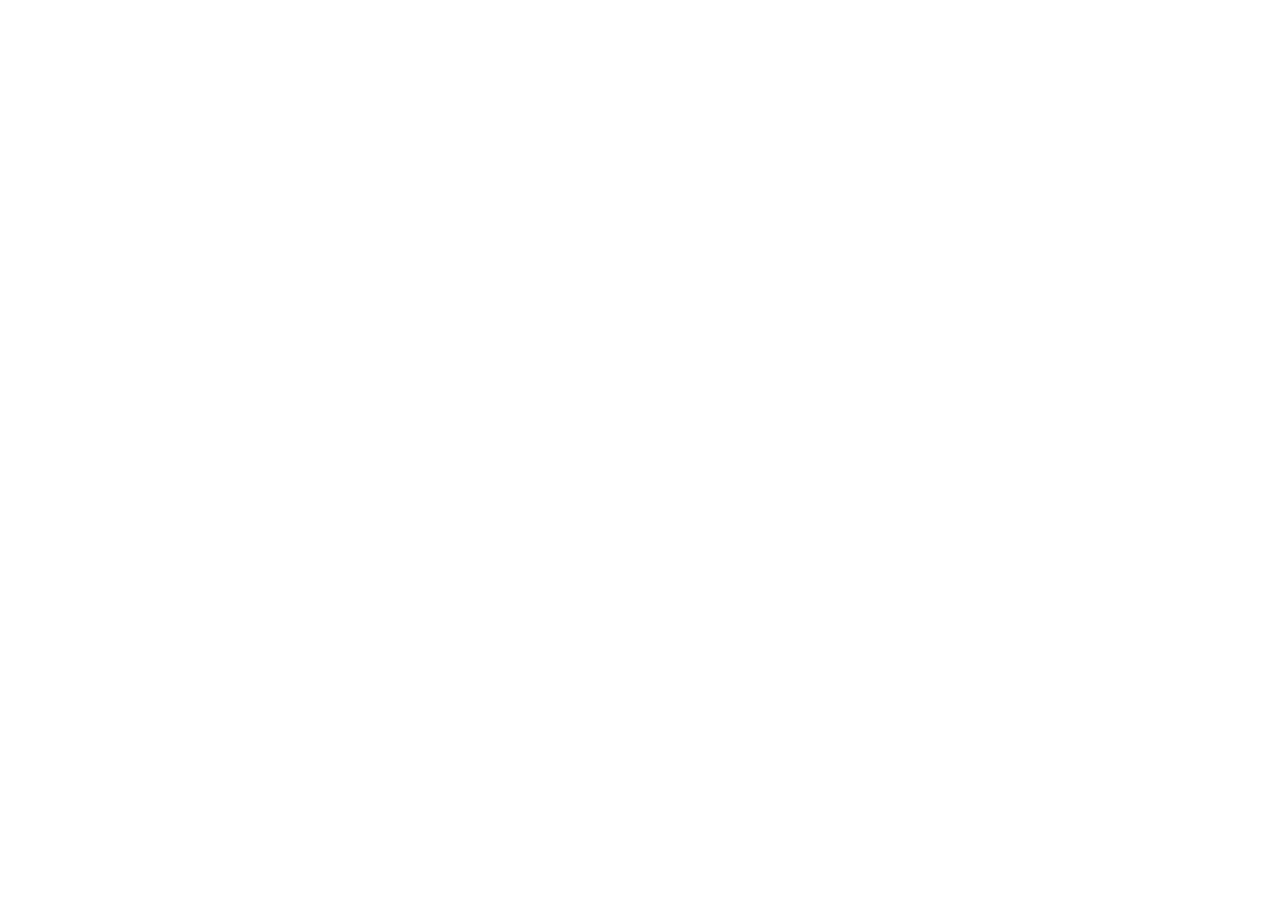
==== index.html @ 6f2eb6a2 "add dependency files" ====
<!DOCTYPE html>
<html lang="en">
<head>
    <meta charset="UTF-8">
    <meta name="viewport" content="width=device-width, initial-scale=1.0">
    <title>Document</title>
    <link rel="stylesheet" href="src/style/style.css">
</head>
<body>
    
    <script src="script.js"></script>
</body>
</html>
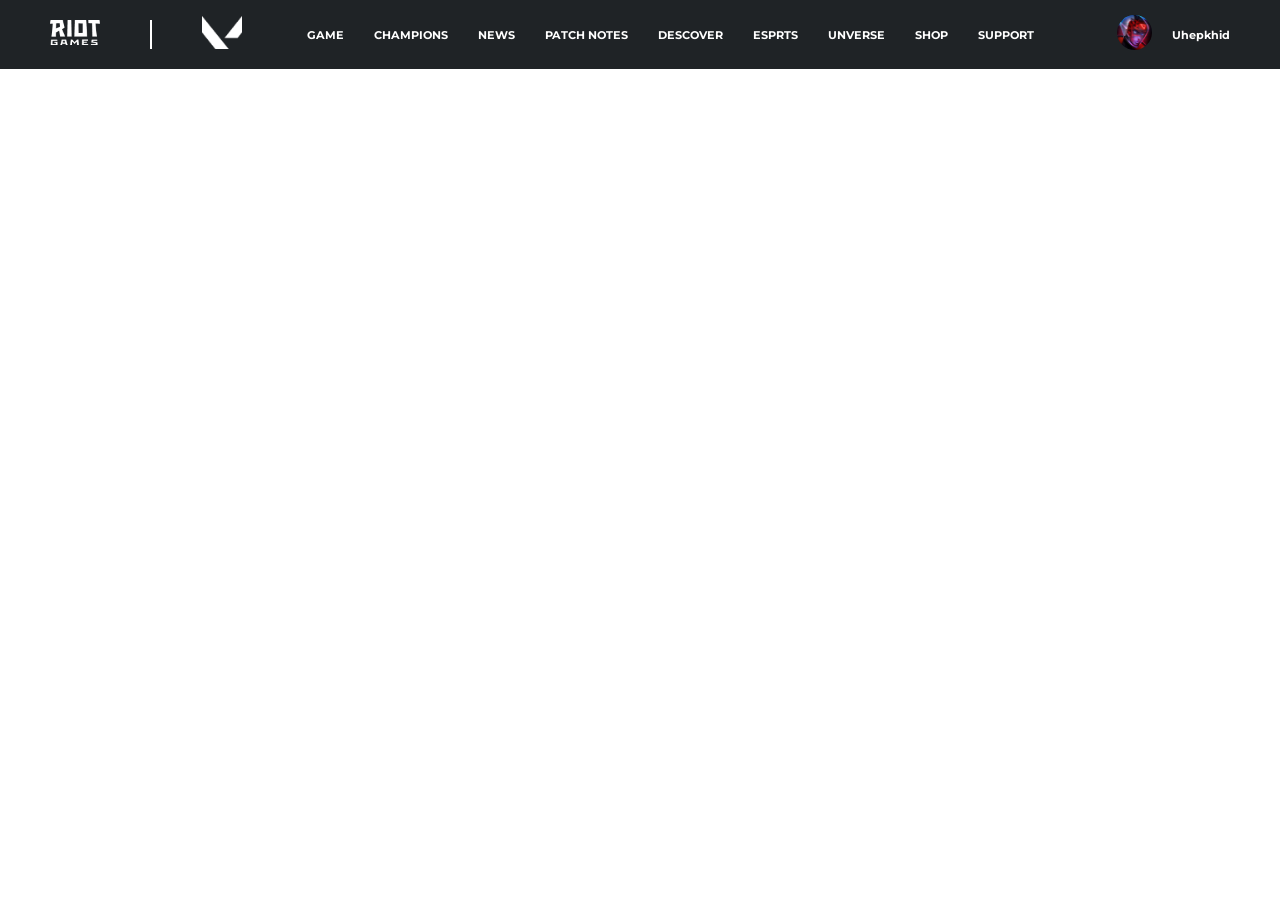
==== commit 68b1d3f5: "header created" ====
--- a/index.html
+++ b/index.html
@@ -7,7 +7,40 @@
     <link rel="stylesheet" href="src/style/style.css">
 </head>
 <body>
-    
+    <header class="header">
+        <!-- two header logo -->
+        <div class="logo-wrapper">
+            <div class="riot-wrapper">
+                <img src="./assets/img/icons/riot games.png" alt="riot game" class="logo">
+            </div>
+            <div class="valorant-wrapper">
+                <img src="./assets/img/icons/logo.png" alt="valorant-logo" class="logo">
+            </div>
+        </div>
+        <!-- navbar -->
+        <nav class="header-navbar">
+            <ul class="navbar">
+                <li>game</li>
+                <li>champions</li>
+                <li>news</li>
+                <li>patch notes</li>
+                <li>descover</li>
+                <li>esprts</li>
+                <li>unverse</li>
+                <li>shop</li>
+                <li>support</li>
+            </ul>
+        </nav>
+        <!-- user profile -->
+         <div class="user-profile-wrapper">
+            <div class="user-avatar-wrapper">
+                <img class="avatar" src="./assets/img/avatar/akali.png" alt="">
+            </div>
+            <div class="user-name-wrapper">
+                <p class="user-name">uhepkhid</p>
+            </div>
+         </div>
+    </header>
     <script src="script.js"></script>
 </body>
 </html>
--- a/src/style/style.css
+++ b/src/style/style.css
@@ -0,0 +1,106 @@
+:root{
+    --header-bg-color : #1F2326;
+    --description-color : #1F2326;
+    --white : #fff;
+    --black : #000;   
+    --red-color : #FF4656;
+    --gray-color : #C4C4C4;
+}
+
+* ,
+*::before , 
+*::after{
+    padding: 0;
+    margin: 0;
+    box-sizing: border-box;
+    text-decoration: none;
+    list-style-type: none;
+}
+
+@font-face {
+    font-family: 'Montserrat-Bold';
+    src: url(../../assets/fonts/Montserrat-Bold.ttf);
+}
+@font-face {
+    font-family: 'Montserrat-Medium';
+    src: url(../../assets/fonts/Montserrat-Medium.ttf);
+}
+@font-face {
+    font-family: 'Montserrat-Regular';
+    src: url(../../assets/fonts/Montserrat-Regular.ttf);
+}
+@font-face {
+    font-family: 'Montserrat-Light';
+    src: url(../../assets/fonts/Montserrat-Light.ttf);
+}
+body{
+    font-family: 'Montserrat-Regular';
+    width: 100%;
+    /* overflow-x: hidden; */
+}
+/* header area */
+.header{
+    background: var(--header-bg-color);
+    display: flex;
+    align-items: center;
+    padding: 15px 50px;
+}
+/* logo wrappers */
+.logo-wrapper{
+    display: flex;
+    align-items: center;
+}
+.logo{
+    width: 40px;
+    cursor: pointer;
+}
+.riot-wrapper{
+    padding-right: 50px;
+    border-right: 2px solid var(--white);
+}
+.riot-wrapper > img{
+    width: 50px !important;
+}
+.valorant-wrapper{
+    padding-left: 50px;
+    margin-right: 50px;
+}
+/* navbar */
+.navbar{
+    display: flex;
+    align-items: center;
+}
+li{
+    text-transform: uppercase;
+    color: var(--white);
+    font-family: 'Montserrat-Bold';
+    font-size: .7rem;
+    margin: 0px 15px;
+    transition: color .2s ease-out;
+    cursor: pointer;
+}
+li:hover{
+    color: var(--red-color);
+}
+/* user profile wrapper */
+.user-profile-wrapper{
+    display: flex;
+    align-items: center;
+    margin-left: auto;
+}
+.user-name{
+    color: var(--white);
+    font-family: 'Montserrat-Bold';
+    text-transform: capitalize;
+    margin-left: 20px;
+    transition: color .2s ease-out;
+    cursor: pointer;
+    font-size: .7rem;
+}
+.avatar{
+    border-radius: 50%;
+    width: 35px ;
+}
+.user-name:hover{
+    color: var(--red-color);
+}
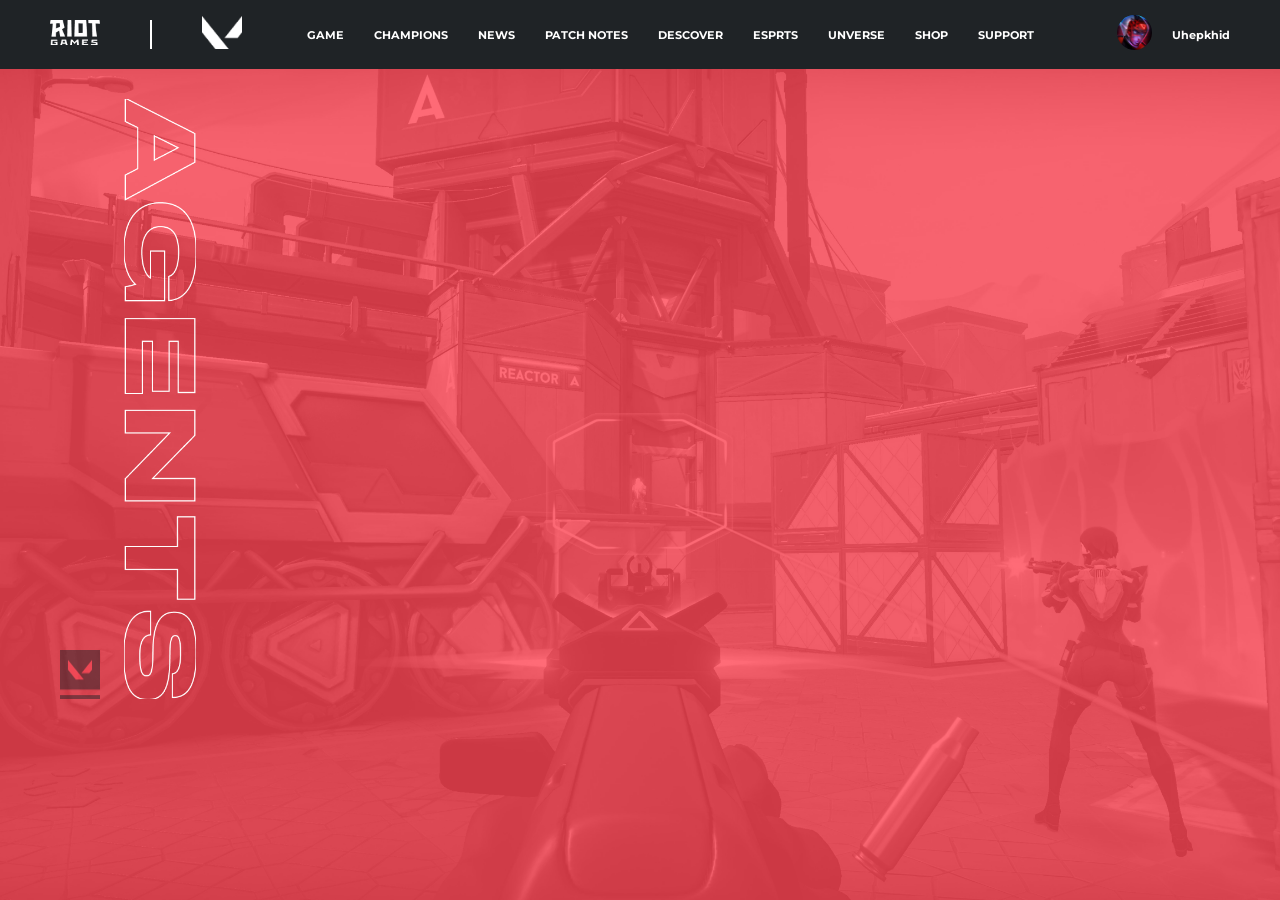
==== commit 458c29be: "working on agents section" ====
--- a/index.html
+++ b/index.html
@@ -1,12 +1,15 @@
 <!DOCTYPE html>
 <html lang="en">
+
 <head>
     <meta charset="UTF-8">
     <meta name="viewport" content="width=device-width, initial-scale=1.0">
     <title>Document</title>
     <link rel="stylesheet" href="src/style/style.css">
 </head>
+
 <body>
+    <!-- header -->
     <header class="header">
         <!-- two header logo -->
         <div class="logo-wrapper">
@@ -32,15 +35,27 @@
             </ul>
         </nav>
         <!-- user profile -->
-         <div class="user-profile-wrapper">
+        <div class="user-profile-wrapper">
             <div class="user-avatar-wrapper">
                 <img class="avatar" src="./assets/img/avatar/akali.png" alt="">
             </div>
             <div class="user-name-wrapper">
                 <p class="user-name">uhepkhid</p>
             </div>
-         </div>
+        </div>
     </header>
-    <script src="script.js"></script>
+    <!-- main -->
+    <main>
+        <section id="hero" class="hero-section">
+            <section class="slider-wrapper">
+                <div class="intro-slides slide">
+                    <img class="logo-agents" width="40px" src="./assets/img/icons/logo-2.png" alt="">
+                    <img height="600px" src="./assets/img/icons/AGENTS.png" alt="">
+                </div>
+                <div class="slide"></div>
+            </section>
+        </section>
+    </main>
+    <script src="./src/js/script.js"></script>
 </body>
 </html>
--- a/src/style/style.css
+++ b/src/style/style.css
@@ -103,4 +103,24 @@
 }
 .user-name:hover{
     color: var(--red-color);
+}
+/* *********************** */
+/* main */
+/* *********************** */
+/* hero-section */
+.hero-section{
+    /* height: 90vh; */
+    background-image: url(../../assets/img/background-img/background.png) , linear-gradient(var(--red-color) , var(--red-color));
+    background-position: center;
+    background-repeat: no-repeat;
+    background-size: cover;
+
+}
+/* slider */
+.slider-wrapper{
+    padding: 30px 0px 30px 20px;
+}
+.logo-agents{
+    margin-left: 40px;
+    margin-right: 20px;
 }
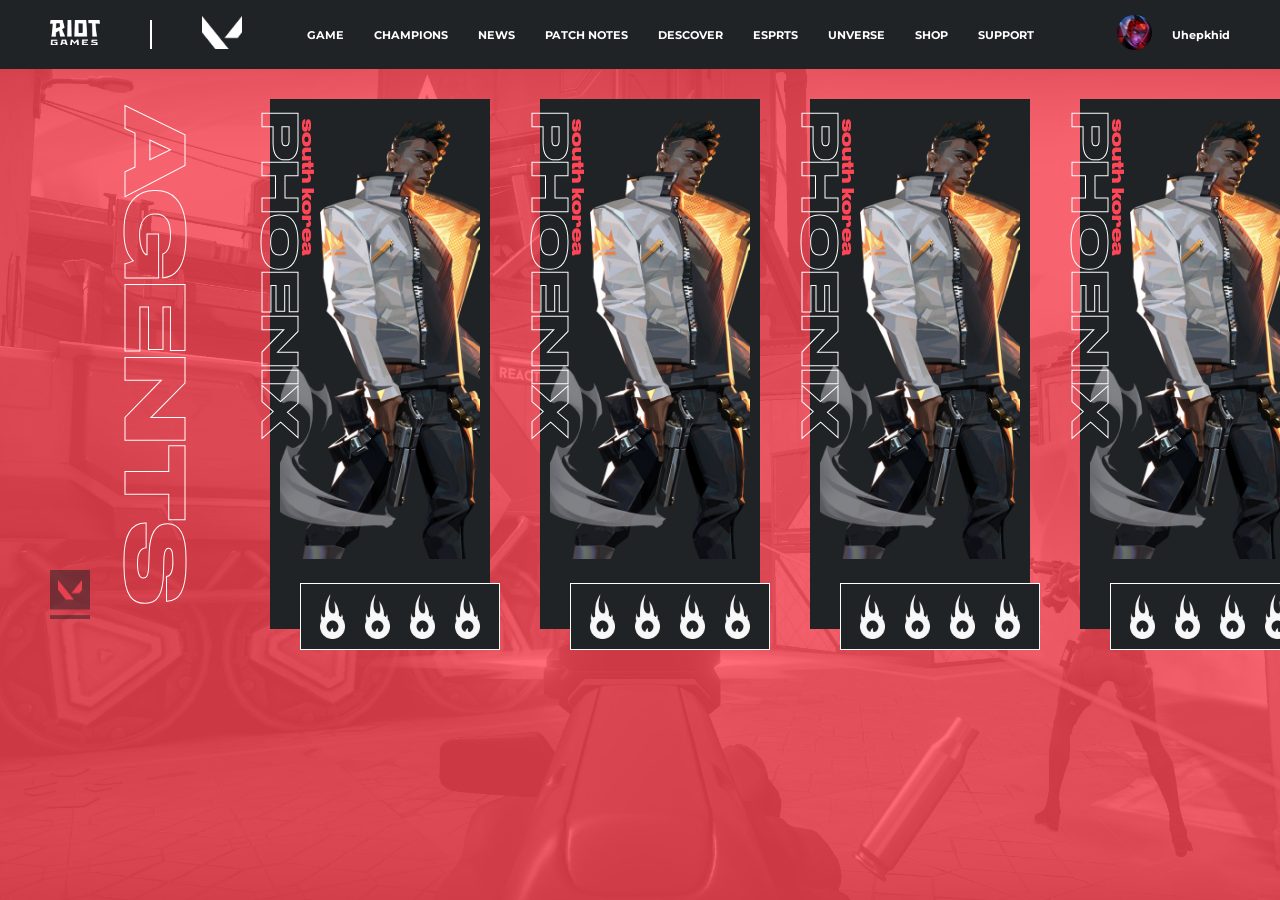
==== commit 59d89a5c: "slider finished" ====
--- a/index.html
+++ b/index.html
@@ -48,11 +48,102 @@
     <main>
         <section id="hero" class="hero-section">
             <section class="slider-wrapper">
-                <div class="intro-slides slide">
-                    <img class="logo-agents" width="40px" src="./assets/img/icons/logo-2.png" alt="">
-                    <img height="600px" src="./assets/img/icons/AGENTS.png" alt="">
+                <div class="intro-slides">
+                    <div class="intro-slides-title">
+                        <h2 class="agents">AGENTS</h2>
+                        <img class="logo-agents" width="40px" src="./assets/img/icons/logo-2.png" alt="logo">
+                    </div>
                 </div>
-                <div class="slide"></div>
+
+
+
+
+                <div class="slide">
+                    <div class="slide-container">
+                        <h3 class="agent-name">phoenix</h3>
+                        <p class="agent-region">south korea</p>
+                        <img class="agent-img" src="./assets/img/Art.png" alt="agent-img">
+                        <div class="powers-logo">
+                            <img width="25px" src="./assets/img/icons/Vector (1).png" alt="">
+                            <img width="25px" src="./assets/img/icons/Vector (1).png" alt="">
+                            <img width="25px" src="./assets/img/icons/Vector (1).png" alt="">
+                            <img width="25px" src="./assets/img/icons/Vector (1).png" alt="">
+                        </div>
+                    </div>
+                </div>
+                <div class="slide">
+                    <div class="slide-container">
+                        <h3 class="agent-name">phoenix</h3>
+                        <p class="agent-region">south korea</p>
+                        <img class="agent-img" src="./assets/img/Art.png" alt="agent-img">
+                        <div class="powers-logo">
+                            <img width="25px" src="./assets/img/icons/Vector (1).png" alt="">
+                            <img width="25px" src="./assets/img/icons/Vector (1).png" alt="">
+                            <img width="25px" src="./assets/img/icons/Vector (1).png" alt="">
+                            <img width="25px" src="./assets/img/icons/Vector (1).png" alt="">
+                        </div>
+                    </div>
+                </div>
+                <div class="slide">
+                    <div class="slide-container">
+                        <h3 class="agent-name">phoenix</h3>
+                        <p class="agent-region">south korea</p>
+                        <img class="agent-img" src="./assets/img/Art.png" alt="agent-img">
+                        <div class="powers-logo">
+                            <img width="25px" src="./assets/img/icons/Vector (1).png" alt="">
+                            <img width="25px" src="./assets/img/icons/Vector (1).png" alt="">
+                            <img width="25px" src="./assets/img/icons/Vector (1).png" alt="">
+                            <img width="25px" src="./assets/img/icons/Vector (1).png" alt="">
+                        </div>
+                    </div>
+                </div>
+                <div class="slide">
+                    <div class="slide-container">
+                        <h3 class="agent-name">phoenix</h3>
+                        <p class="agent-region">south korea</p>
+                        <img class="agent-img" src="./assets/img/Art.png" alt="agent-img">
+                        <div class="powers-logo">
+                            <img width="25px" src="./assets/img/icons/Vector (1).png" alt="">
+                            <img width="25px" src="./assets/img/icons/Vector (1).png" alt="">
+                            <img width="25px" src="./assets/img/icons/Vector (1).png" alt="">
+                            <img width="25px" src="./assets/img/icons/Vector (1).png" alt="">
+                        </div>
+                    </div>
+                </div>
+                <div class="slide">
+                    <div class="slide-container">
+                        <h3 class="agent-name">phoenix</h3>
+                        <p class="agent-region">south korea</p>
+                        <img class="agent-img" src="./assets/img/Art.png" alt="agent-img">
+                        <div class="powers-logo">
+                            <img width="25px" src="./assets/img/icons/Vector (1).png" alt="">
+                            <img width="25px" src="./assets/img/icons/Vector (1).png" alt="">
+                            <img width="25px" src="./assets/img/icons/Vector (1).png" alt="">
+                            <img width="25px" src="./assets/img/icons/Vector (1).png" alt="">
+                        </div>
+                    </div>
+                </div>
+                <div class="slide">
+                    <div class="slide-container">
+                        <h3 class="agent-name">phoenix</h3>
+                        <p class="agent-region">south korea</p>
+                        <img class="agent-img" src="./assets/img/Art.png" alt="agent-img">
+                        <div class="powers-logo">
+                            <img width="25px" src="./assets/img/icons/Vector (1).png" alt="">
+                            <img width="25px" src="./assets/img/icons/Vector (1).png" alt="">
+                            <img width="25px" src="./assets/img/icons/Vector (1).png" alt="">
+                            <img width="25px" src="./assets/img/icons/Vector (1).png" alt="">
+                        </div>
+                    </div>
+                </div>
+
+
+
+
+
+
+
+
             </section>
         </section>
     </main>
--- a/src/style/style.css
+++ b/src/style/style.css
@@ -1,126 +1,205 @@
-:root{
-    --header-bg-color : #1F2326;
-    --description-color : #1F2326;
-    --white : #fff;
-    --black : #000;   
-    --red-color : #FF4656;
-    --gray-color : #C4C4C4;
+:root {
+  --header-bg-color: #1f2326;
+  --description-color: #1f2326;
+  --white: #fff;
+  --black: #000;
+  --red-color: #ff4656;
+  --gray-color: #c4c4c4;
 }
 
-* ,
-*::before , 
-*::after{
-    padding: 0;
-    margin: 0;
-    box-sizing: border-box;
-    text-decoration: none;
-    list-style-type: none;
+*,
+*::before,
+*::after {
+  padding: 0;
+  margin: 0;
+  box-sizing: border-box;
+  text-decoration: none;
+  list-style-type: none;
 }
 
 @font-face {
-    font-family: 'Montserrat-Bold';
-    src: url(../../assets/fonts/Montserrat-Bold.ttf);
-}
-@font-face {
-    font-family: 'Montserrat-Medium';
-    src: url(../../assets/fonts/Montserrat-Medium.ttf);
-}
-@font-face {
-    font-family: 'Montserrat-Regular';
-    src: url(../../assets/fonts/Montserrat-Regular.ttf);
-}
-@font-face {
-    font-family: 'Montserrat-Light';
-    src: url(../../assets/fonts/Montserrat-Light.ttf);
-}
-body{
-    font-family: 'Montserrat-Regular';
-    width: 100%;
-    /* overflow-x: hidden; */
+  font-family: "Montserrat-Bold";
+  src: url(../../assets/fonts/Montserrat-Bold.ttf);
+}
+@font-face {
+  font-family: "Montserrat-Medium";
+  src: url(../../assets/fonts/Montserrat-Medium.ttf);
+}
+@font-face {
+  font-family: "Montserrat-Regular";
+  src: url(../../assets/fonts/Montserrat-Regular.ttf);
+}
+@font-face {
+  font-family: "Montserrat-Light";
+  src: url(../../assets/fonts/Montserrat-Light.ttf);
+}
+@font-face {
+  font-family: "DrukWide-Bold";
+  src: url(../../assets/fonts/DrukWide-Bold-Trial.otf);
+}
+@font-face {
+  font-family: "DrukWide-Medium";
+  src: url(../../assets/fonts/DrukWide-Medium-Trial.otf);
+}
+body {
+  font-family: "Montserrat-Regular";
+  width: 100%;
+  overflow-x: hidden;
 }
 /* header area */
-.header{
-    background: var(--header-bg-color);
-    display: flex;
-    align-items: center;
-    padding: 15px 50px;
+.header {
+  background: var(--header-bg-color);
+  display: flex;
+  align-items: center;
+  padding: 15px 50px;
 }
 /* logo wrappers */
-.logo-wrapper{
-    display: flex;
-    align-items: center;
-}
-.logo{
-    width: 40px;
-    cursor: pointer;
-}
-.riot-wrapper{
-    padding-right: 50px;
-    border-right: 2px solid var(--white);
-}
-.riot-wrapper > img{
-    width: 50px !important;
-}
-.valorant-wrapper{
-    padding-left: 50px;
-    margin-right: 50px;
+.logo-wrapper {
+  display: flex;
+  align-items: center;
+}
+.logo {
+  width: 40px;
+  cursor: pointer;
+}
+.riot-wrapper {
+  padding-right: 50px;
+  border-right: 2px solid var(--white);
+}
+.riot-wrapper > img {
+  width: 50px !important;
+}
+.valorant-wrapper {
+  padding-left: 50px;
+  margin-right: 50px;
 }
 /* navbar */
-.navbar{
-    display: flex;
-    align-items: center;
-}
-li{
-    text-transform: uppercase;
-    color: var(--white);
-    font-family: 'Montserrat-Bold';
-    font-size: .7rem;
-    margin: 0px 15px;
-    transition: color .2s ease-out;
-    cursor: pointer;
-}
-li:hover{
-    color: var(--red-color);
+.navbar {
+  display: flex;
+  align-items: center;
+}
+li {
+  text-transform: uppercase;
+  color: var(--white);
+  font-family: "Montserrat-Bold";
+  font-size: 0.7rem;
+  margin: 0px 15px;
+  transition: color 0.2s ease-out;
+  cursor: pointer;
+}
+li:hover {
+  color: var(--red-color);
 }
 /* user profile wrapper */
-.user-profile-wrapper{
-    display: flex;
-    align-items: center;
-    margin-left: auto;
-}
-.user-name{
-    color: var(--white);
-    font-family: 'Montserrat-Bold';
-    text-transform: capitalize;
-    margin-left: 20px;
-    transition: color .2s ease-out;
-    cursor: pointer;
-    font-size: .7rem;
-}
-.avatar{
-    border-radius: 50%;
-    width: 35px ;
-}
-.user-name:hover{
-    color: var(--red-color);
+.user-profile-wrapper {
+  display: flex;
+  align-items: center;
+  margin-left: auto;
+}
+.user-name {
+  color: var(--white);
+  font-family: "Montserrat-Bold";
+  text-transform: capitalize;
+  margin-left: 20px;
+  transition: color 0.2s ease-out;
+  cursor: pointer;
+  font-size: 0.7rem;
+}
+.avatar {
+  border-radius: 50%;
+  width: 35px;
+}
+.user-name:hover {
+  color: var(--red-color);
 }
 /* *********************** */
 /* main */
 /* *********************** */
 /* hero-section */
-.hero-section{
-    /* height: 90vh; */
-    background-image: url(../../assets/img/background-img/background.png) , linear-gradient(var(--red-color) , var(--red-color));
-    background-position: center;
-    background-repeat: no-repeat;
-    background-size: cover;
+.hero-section {
+  /* height: 90vh; */
+  background-image: url(../../assets/img/background-img/background.png),
+    linear-gradient(var(--red-color), var(--red-color));
+  background-position: center;
+  background-repeat: no-repeat;
+  background-size: cover;
+}
+/* slider */
+.slider-wrapper {
+  padding: 30px 0px 30px 20px;
+  display: flex;
+  column-gap: 50px;
+  overflow-x: scroll;
 
-}
-/* slider */
-.slider-wrapper{
-    padding: 30px 0px 30px 20px;
-}
-.logo-agents{
-    margin-left: 40px;
-    margin-right: 20px;
-}+  -ms-overflow-style: none; /* IE and Edge */
+  scrollbar-width: none; /* Firefox */
+}
+.slider-wrapper::-webkit-scrollbar {
+  display: none;
+}
+.intro-slides-title {
+  width: 170px;
+  height: 530px;
+  padding-top: 30px;
+  margin-left: 30px;
+  position: relative;
+}
+.logo-agents {
+  position: absolute;
+  bottom: 10px;
+}
+.agents {
+  font-family: "DrukWide-Bold";
+  font-size: 5rem;
+  transform: rotate(90deg);
+  color: transparent;
+  -webkit-text-stroke-width: 1px;
+  -webkit-text-stroke-color: var(--white);
+  padding-bottom: 30px;
+}
+/* slide */
+.slide {
+  background-color: var(--description-color);
+  padding: 10px;
+}
+.slide-container {
+  width: 200px;
+  position: relative;
+}
+.agent-name {
+  font-family: "DrukWide-Bold";
+  font-size: 3rem;
+  transform: rotate(90deg);
+  color: transparent;
+  -webkit-text-stroke-width: 1px;
+  -webkit-text-stroke-color: var(--white);
+  position: absolute;
+  top: 30%;
+  right: 20%;
+  text-transform: uppercase;
+}
+.agent-region {
+  width: 100%;
+  color: var(--red-color);
+  font-family: "DrukWide-Bold";
+  transform: rotate(90deg);
+  position: absolute;
+  top: 22%;
+  right: 37%;
+}
+.agent-img {
+  width: 100%;
+}
+.powers-logo {
+  display: flex;
+  align-items: center;
+  justify-content: center;
+  column-gap: 20px;
+  margin-top: 20px;
+  padding: 10px 0px 10px 0px;
+  width: 100%;
+  position: absolute;
+  left: 10%;
+  background-color: var(--description-color);
+  border: 1px solid var(--white);
+}
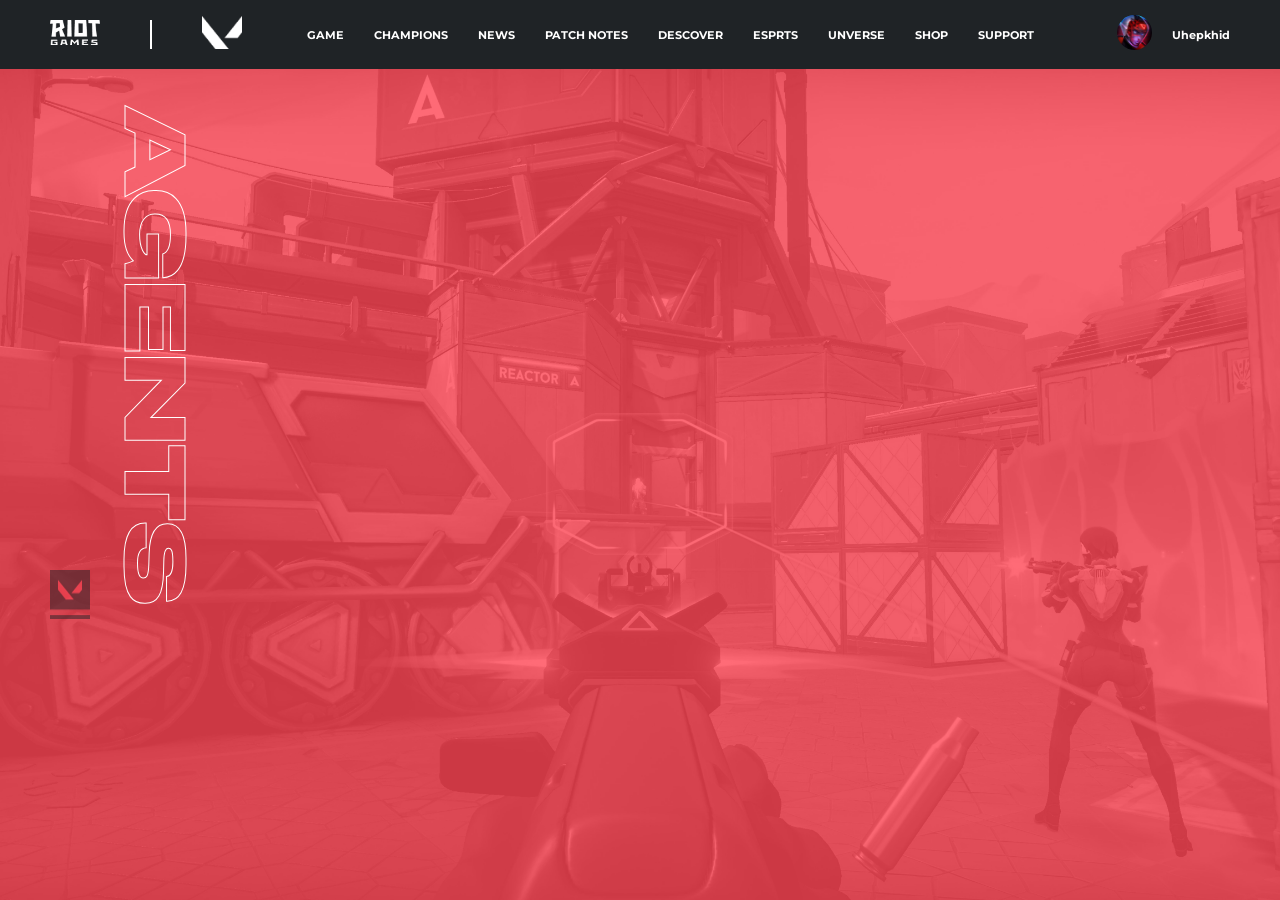
==== commit 06906769: "working on sliders" ====
--- a/index.html
+++ b/index.html
@@ -57,8 +57,21 @@
 
 
 
-
+<!-- 
                 <div class="slide">
+                    <div class="slide-container">
+                        <h3 class="agent-name">phoenix</h3>
+                        <p class="agent-region">south korea</p>
+                        <img class="agent-img" src="./assets/img/Art.png" alt="agent-img">
+                        <div class="powers-logo">
+                            <img width="25px" src="./assets/img/icons/Vector (1).png" alt="">
+                            <img width="25px" src="./assets/img/icons/Vector (1).png" alt="">
+                            <img width="25px" src="./assets/img/icons/Vector (1).png" alt="">
+                            <img width="25px" src="./assets/img/icons/Vector (1).png" alt="">
+                        </div>
+                    </div>
+                </div> -->
+                <!-- <div class="slide">
                     <div class="slide-container">
                         <h3 class="agent-name">phoenix</h3>
                         <p class="agent-region">south korea</p>
@@ -122,20 +135,7 @@
                             <img width="25px" src="./assets/img/icons/Vector (1).png" alt="">
                         </div>
                     </div>
-                </div>
-                <div class="slide">
-                    <div class="slide-container">
-                        <h3 class="agent-name">phoenix</h3>
-                        <p class="agent-region">south korea</p>
-                        <img class="agent-img" src="./assets/img/Art.png" alt="agent-img">
-                        <div class="powers-logo">
-                            <img width="25px" src="./assets/img/icons/Vector (1).png" alt="">
-                            <img width="25px" src="./assets/img/icons/Vector (1).png" alt="">
-                            <img width="25px" src="./assets/img/icons/Vector (1).png" alt="">
-                            <img width="25px" src="./assets/img/icons/Vector (1).png" alt="">
-                        </div>
-                    </div>
-                </div>
+                </div> -->
 
 
 
--- a/src/style/style.css
+++ b/src/style/style.css
@@ -162,6 +162,7 @@
   background-color: var(--description-color);
   padding: 10px;
 }
+/* image parent  ##shayan## */
 .slide-container {
   width: 200px;
   position: relative;
@@ -187,8 +188,10 @@
   top: 22%;
   right: 37%;
 }
+/* image sizes ##shayan## */
 .agent-img {
-  width: 100%;
+  width: 300%;
+
 }
 .powers-logo {
   display: flex;
